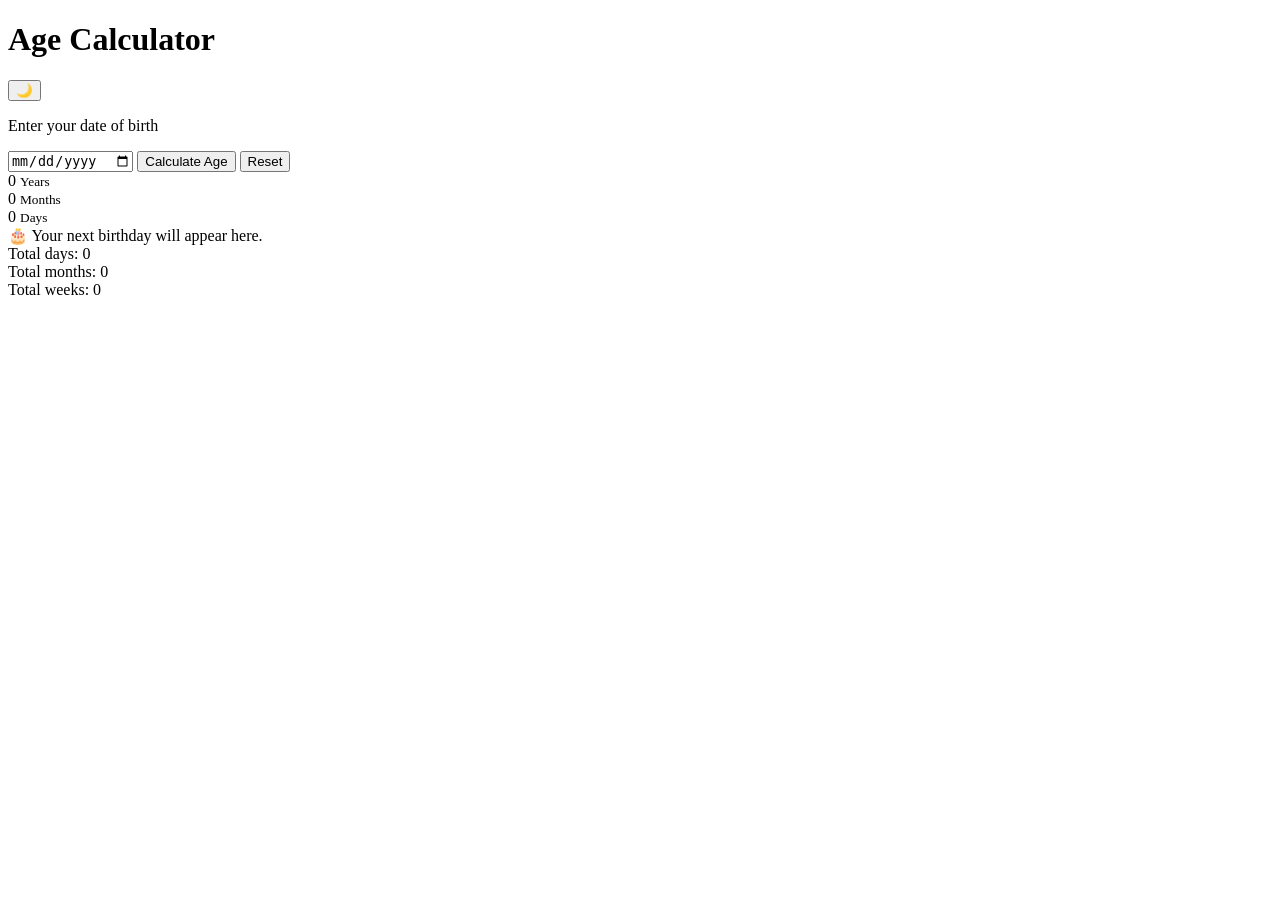
==== index.html @ ecd35173 "Add files via upload" ====
<!DOCTYPE html>
<html lang="en">
<head>
    <meta charset="UTF-8">
    <meta name="viewport" content="width=device-width, initial-scale=1.0">

    <title>Age Calculator</title>
<meta name="description" content="Free online Age Calculator. Calculate your exact age in years, months and days, next birthday, total days, weeks and months lived.">

<meta name="keywords" content="age calculator, calculate age, birthday calculator, exact age calculator">
    <link rel="stylesheet" href="style.css">
    <link rel="icon" href="https://cdn-icons-png.flaticon.com/512/2370/2370264.png">
</head>

<body>

   <body>

    <div class="container">

        <h1>Age Calculator</h1>

<button onclick="toggleDarkMode()" id="darkModeBtn">🌙</button>    

<p>Enter your date of birth</p>

        <input type="date" id="birthDate">

        <button onclick="calculateAge()">Calculate Age</button>
<button onclick="resetCalculator()">Reset</button>
        <div id="result" class="result">

    <div class="age-box">
        <span id="years">0</span>
        <small>Years</small>
    </div>

    <div class="age-box">
        <span id="months">0</span>
        <small>Months</small>
    </div>

    <div class="age-box">
        <span id="days">0</span>
        <small>Days</small>
    </div>

</div>
<div id="birthday">
    🎂 Your next birthday will appear here.
</div>
    </div>
<div id="total">
    Total days: 0
</div>
    <div id="totalMonths">
    Total months: 0
</div>

<div id="totalWeeks">
    Total weeks: 0
</div>
<script src="script.js"></script>

</body>

</body>
</html>
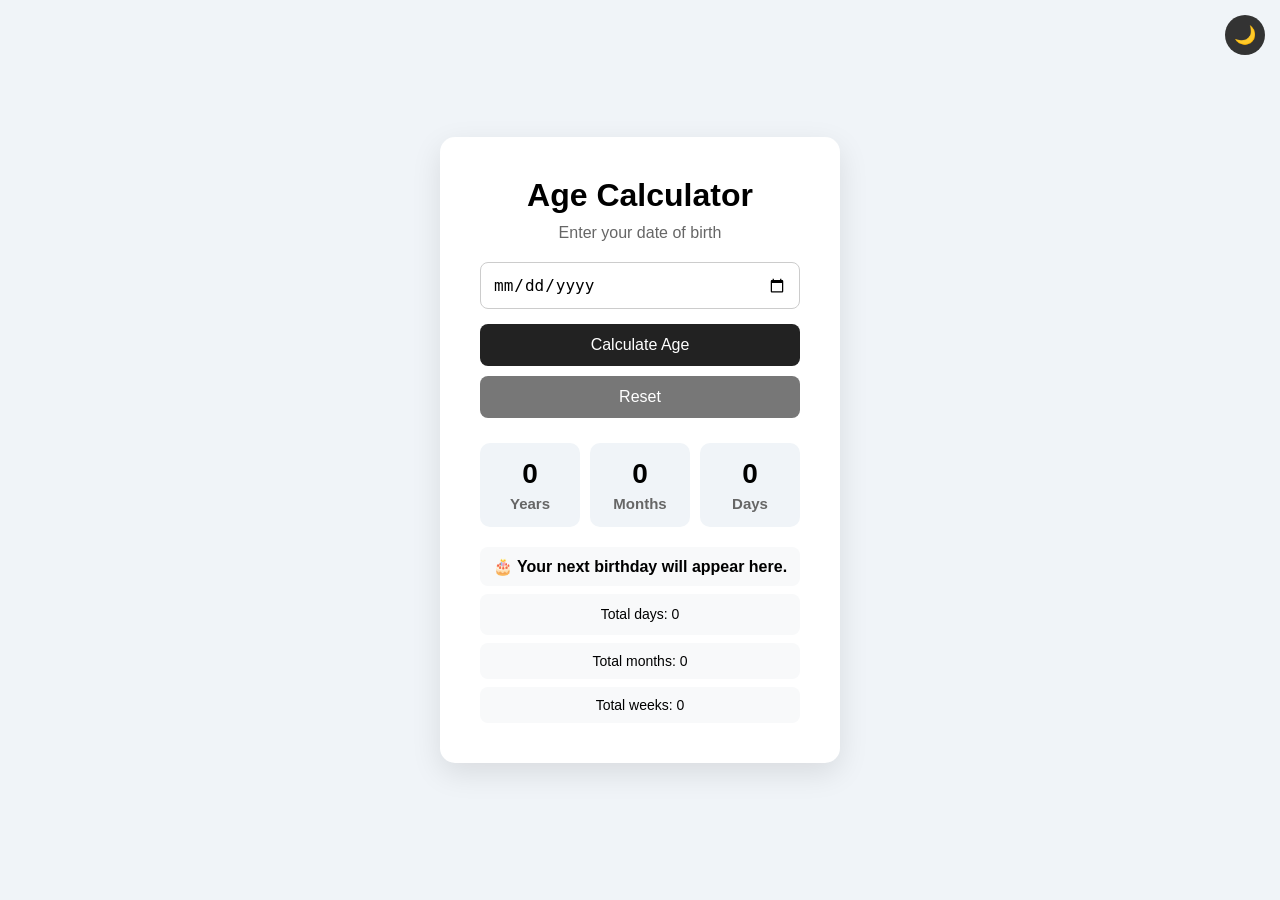
==== commit e72f72e0: "Update index.html" ====
--- a/index.html
+++ b/index.html
@@ -1,68 +1,79 @@
 <!DOCTYPE html>
 <html lang="en">
+
 <head>
     <meta charset="UTF-8">
     <meta name="viewport" content="width=device-width, initial-scale=1.0">
 
     <title>Age Calculator</title>
-<meta name="description" content="Free online Age Calculator. Calculate your exact age in years, months and days, next birthday, total days, weeks and months lived.">
 
-<meta name="keywords" content="age calculator, calculate age, birthday calculator, exact age calculator">
+    <meta name="description"
+        content="Free online Age Calculator. Calculate your exact age in years, months and days, next birthday, total days, weeks and months lived.">
+
+    <meta name="keywords"
+        content="age calculator, calculate age, birthday calculator, exact age calculator">
+
     <link rel="stylesheet" href="style.css">
-    <link rel="icon" href="https://cdn-icons-png.flaticon.com/512/2370/2370264.png">
+
+    <link rel="icon"
+        href="https://cdn-icons-png.flaticon.com/512/2370/2370264.png">
 </head>
 
 <body>
-
-   <body>
 
     <div class="container">
 
         <h1>Age Calculator</h1>
 
-<button onclick="toggleDarkMode()" id="darkModeBtn">🌙</button>    
+        <button onclick="toggleDarkMode()" id="darkModeBtn">🌙</button>
 
-<p>Enter your date of birth</p>
+        <p>Enter your date of birth</p>
 
         <input type="date" id="birthDate">
 
         <button onclick="calculateAge()">Calculate Age</button>
-<button onclick="resetCalculator()">Reset</button>
+
+        <button onclick="resetCalculator()">Reset</button>
+
         <div id="result" class="result">
 
-    <div class="age-box">
-        <span id="years">0</span>
-        <small>Years</small>
+            <div class="age-box">
+                <span id="years">0</span>
+                <small>Years</small>
+            </div>
+
+            <div class="age-box">
+                <span id="months">0</span>
+                <small>Months</small>
+            </div>
+
+            <div class="age-box">
+                <span id="days">0</span>
+                <small>Days</small>
+            </div>
+
+        </div>
+
+        <div id="birthday">
+            🎂 Your next birthday will appear here.
+        </div>
+
+        <div id="total">
+            Total days: 0
+        </div>
+
+        <div id="totalMonths">
+            Total months: 0
+        </div>
+
+        <div id="totalWeeks">
+            Total weeks: 0
+        </div>
+
     </div>
 
-    <div class="age-box">
-        <span id="months">0</span>
-        <small>Months</small>
-    </div>
-
-    <div class="age-box">
-        <span id="days">0</span>
-        <small>Days</small>
-    </div>
-
-</div>
-<div id="birthday">
-    🎂 Your next birthday will appear here.
-</div>
-    </div>
-<div id="total">
-    Total days: 0
-</div>
-    <div id="totalMonths">
-    Total months: 0
-</div>
-
-<div id="totalWeeks">
-    Total weeks: 0
-</div>
-<script src="script.js"></script>
+    <script src="script.js"></script>
 
 </body>
 
-</body>
-</html>+</html>
--- a/style.css
+++ b/style.css
@@ -0,0 +1,268 @@
+* {
+    margin: 0;
+    padding: 0;
+    box-sizing: border-box;
+}
+
+body {
+    font-family: Arial, sans-serif;
+    background: #f0f4f8;
+
+    min-height: 100vh;
+
+    display: flex;
+    justify-content: center;
+    align-items: center;
+}
+
+.container {
+    background: white;
+    width: 400px;
+
+    padding: 40px;
+
+    border-radius: 15px;
+
+    text-align: center;
+
+    box-shadow: 0 10px 30px rgba(0, 0, 0, 0.1);
+}
+
+h1 {
+    margin-bottom: 10px;
+}
+
+p {
+    margin-bottom: 20px;
+    color: #666;
+}
+
+input {
+    width: 100%;
+    padding: 12px;
+
+    margin-bottom: 15px;
+
+    border: 1px solid #ccc;
+    border-radius: 8px;
+
+    font-size: 16px;
+}
+
+button {
+    width: 100%;
+    padding: 12px;
+
+    border: none;
+    border-radius: 8px;
+
+    background: #222;
+    color: white;
+
+    font-size: 16px;
+
+    cursor: pointer;
+}
+
+button:hover {
+    background: #444;
+}
+
+#result {
+    margin-top: 25px;
+
+    font-size: 18px;
+    font-weight: bold;
+}
+.result {
+    display: flex;
+    justify-content: center;
+    gap: 10px;
+    margin-top: 25px;
+}
+
+.age-box {
+    width: 100px;
+    padding: 15px 5px;
+
+    background: #f0f4f8;
+    border-radius: 10px;
+
+    display: flex;
+    flex-direction: column;
+    align-items: center;
+}
+
+.age-box span {
+    font-size: 28px;
+    font-weight: bold;
+}
+
+.age-box small {
+    margin-top: 5px;
+    color: #666;
+}
+button + button {
+    margin-top: 10px;
+    background: #777;
+}
+@media (max-width: 500px) {
+
+    .container {
+        width: 90%;
+        padding: 25px;
+        .container {
+    position: relative;
+
+    background: white;
+    width: 400px;
+    padding: 40px;
+    border-radius: 15px;
+    text-align: center;
+    box-shadow: 0 10px 30px rgba(0, 0, 0, 0.1);
+}
+    }
+
+    h1 {
+        font-size: 28px;
+    }
+
+    .age-box {
+        width: 30%;
+    }
+
+    .age-box span {
+        font-size: 24px;
+    }
+
+    .age-box small {
+        font-size: 12px;
+    }
+}
+#birthday {
+    margin-top: 20px;
+    font-size: 16px;
+}
+
+#total {
+    margin-top: 15px;
+    font-size: 16px;
+    text-align: center;
+    width: 100%;
+    line-height: 1.5;
+}
+#birthday,
+#total,
+#totalMonths,
+#totalWeeks {
+    display: block;
+    width: 100%;
+    margin-top: 15px;
+    text-align: center;
+}
+#birthday,
+#total,
+#totalMonths,
+#totalWeeks {
+    padding: 10px;
+    border-radius: 8px;
+    background: #f8f9fa;
+}
+
+#birthday {
+    margin-top: 20px;
+    font-weight: bold;
+}
+
+#total,
+#totalMonths,
+#totalWeeks {
+    margin-top: 8px;
+    font-size: 14px;
+}
+#darkModeBtn {
+    position: absolute;
+    top: 15px;
+    right: 15px;
+
+    width: 40px;
+    height: 40px;
+
+    padding: 0;
+    margin: 0;
+
+    border-radius: 50%;
+
+    background: #333;
+    font-size: 18px;
+
+    display: flex;
+    justify-content: center;
+    align-items: center;
+}
+
+#darkModeBtn:hover {
+    background: #555;
+}
+.dark-mode {
+    background: #121212;
+}
+
+.dark-mode .container {
+    background: #1e1e1e;
+    color: white;
+}
+
+.dark-mode p {
+    color: #bbb;
+}
+
+.dark-mode .age-box {
+    background: #2a2a2a;
+}
+
+.dark-mode .age-box small {
+    color: #bbb;
+}
+
+.dark-mode #birthday,
+.dark-mode #total,
+.dark-mode #totalMonths,
+.dark-mode #totalWeeks {
+    background: #2a2a2a;
+    color: white;
+}
+/* Button Animation */
+
+button {
+    transition: 0.3s ease;
+}
+
+button:hover {
+    transform: translateY(-2px);
+}
+
+button:active {
+    transform: scale(0.97);
+}
+input:focus {
+    outline: none;
+    border: 2px solid #555;
+    box-shadow: 0 0 8px rgba(0, 0, 0, 0.15);
+}
+.age-box {
+    transition: 0.3s ease;
+}
+
+.age-box:hover {
+    transform: translateY(-5px);
+    box-shadow: 0 8px 20px rgba(0, 0, 0, 0.12);
+}
+
+.age-box span {
+    transition: 0.3s ease;
+}
+
+.age-box:hover span {
+    transform: scale(1.1);
+}
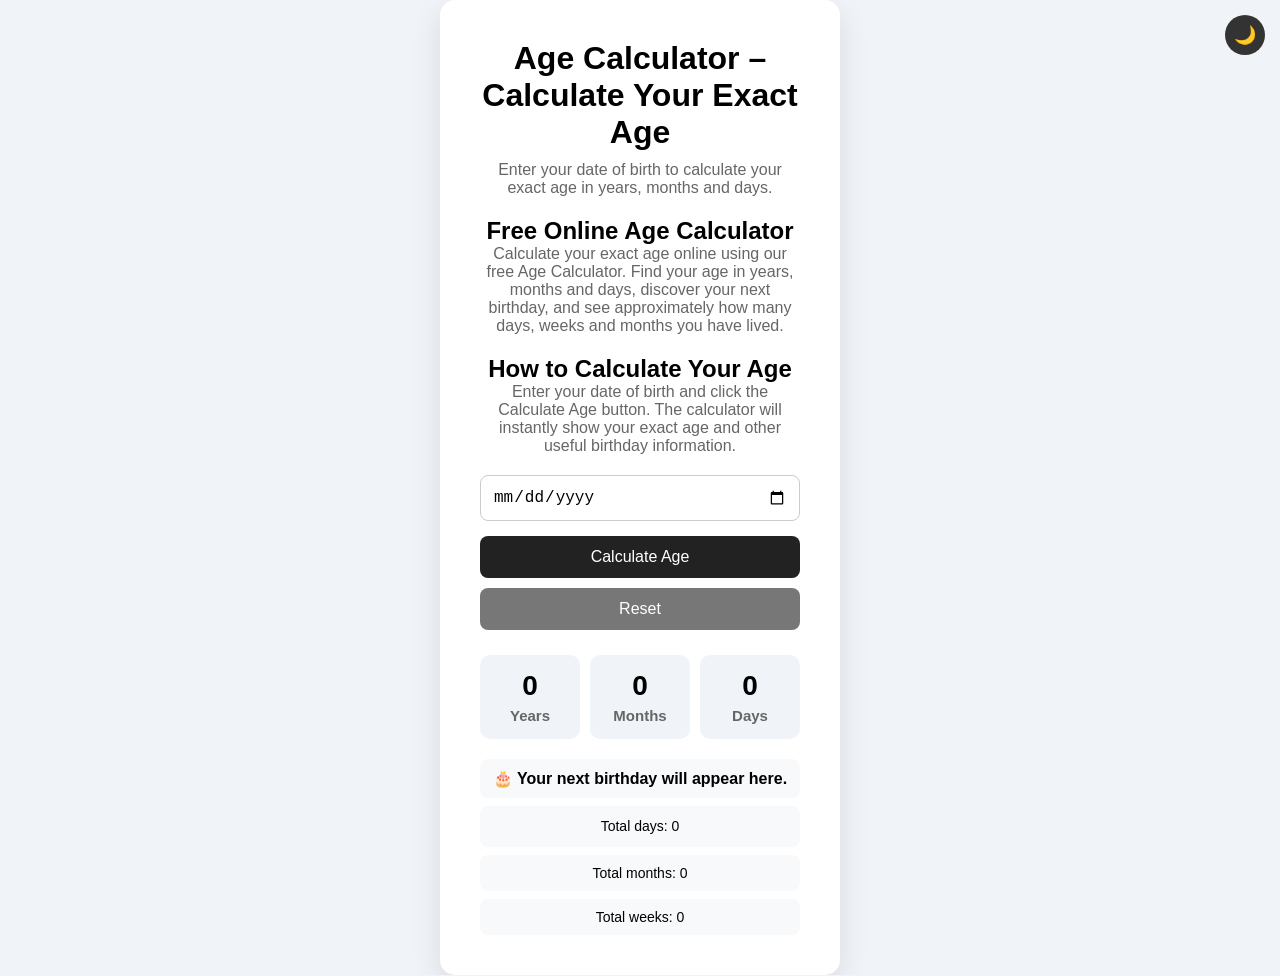
==== commit e5e54d7d: "Update index.html" ====
--- a/index.html
+++ b/index.html
@@ -5,16 +5,28 @@
     <meta charset="UTF-8">
     <meta name="viewport" content="width=device-width, initial-scale=1.0">
 
-    <title>Age Calculator</title>
+    <title>Age Calculator – Calculate Your Exact Age Online</title>
 
     <meta name="description"
         content="Free online Age Calculator. Calculate your exact age in years, months and days, next birthday, total days, weeks and months lived.">
 
     <meta name="keywords"
         content="age calculator, calculate age, birthday calculator, exact age calculator">
+<meta name="author" content="Taksin Ahmed">
 
+<meta name="robots" content="index, follow">
+
+<link rel="canonical" href="https://a-taksin.github.io/Age-Calculator/">
     <link rel="stylesheet" href="style.css">
+<meta property="og:title" content="Age Calculator – Calculate Your Exact Age Online">
 
+<meta property="og:description"
+    content="Calculate your exact age in years, months and days. Find your next birthday and total days, weeks and months lived.">
+
+<meta property="og:type" content="website">
+
+<meta property="og:url"
+    content="https://a-taksin.github.io/Age-Calculator/">
     <link rel="icon"
         href="https://cdn-icons-png.flaticon.com/512/2370/2370264.png">
 </head>
@@ -23,11 +35,30 @@
 
     <div class="container">
 
-        <h1>Age Calculator</h1>
+        <h1>Age Calculator – Calculate Your Exact Age</h1>
 
         <button onclick="toggleDarkMode()" id="darkModeBtn">🌙</button>
 
-        <p>Enter your date of birth</p>
+        <p>Enter your date of birth to calculate your exact age in years, months and days.</p>
+        <div class="seo-content">
+
+    <h2>Free Online Age Calculator</h2>
+
+    <p>
+        Calculate your exact age online using our free Age Calculator.
+        Find your age in years, months and days, discover your next birthday,
+        and see approximately how many days, weeks and months you have lived.
+    </p>
+
+    <h2>How to Calculate Your Age</h2>
+
+    <p>
+        Enter your date of birth and click the Calculate Age button.
+        The calculator will instantly show your exact age and other useful
+        birthday information.
+    </p>
+
+</div>
 
         <input type="date" id="birthDate">
 
